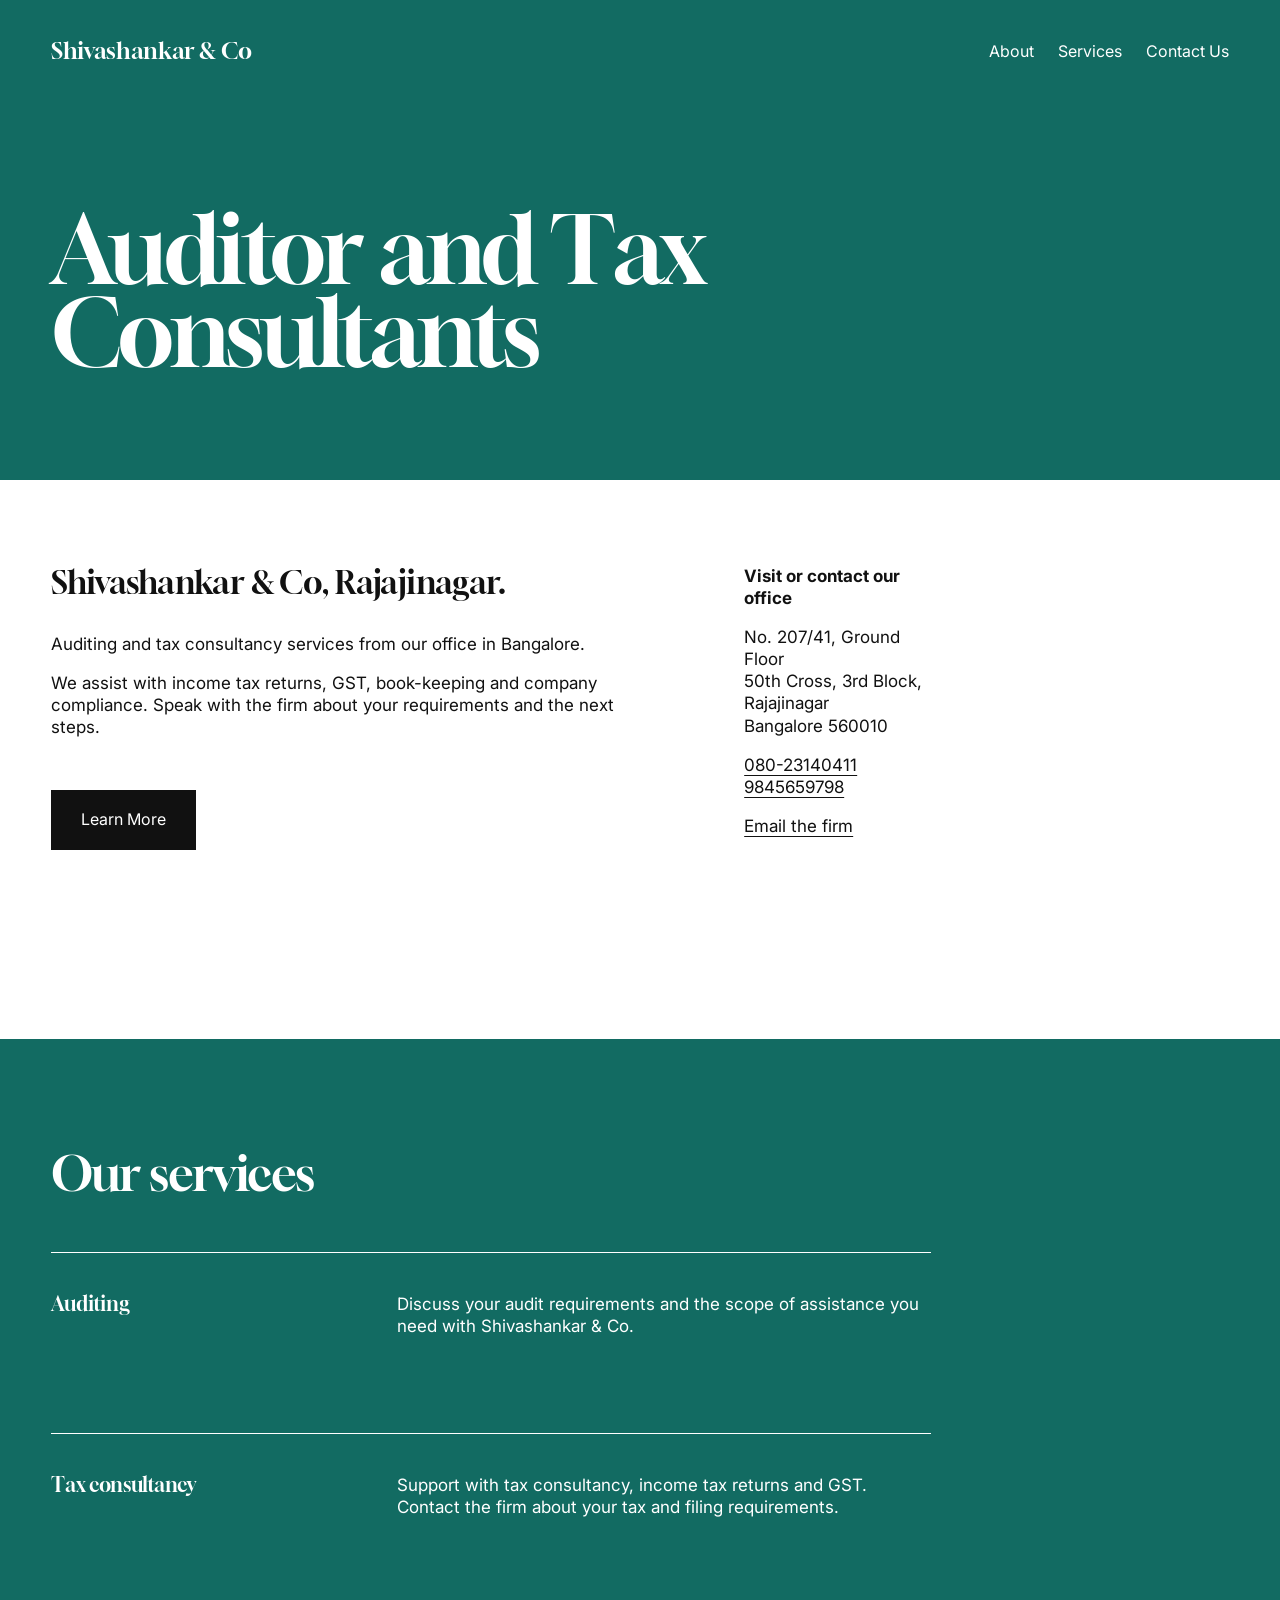
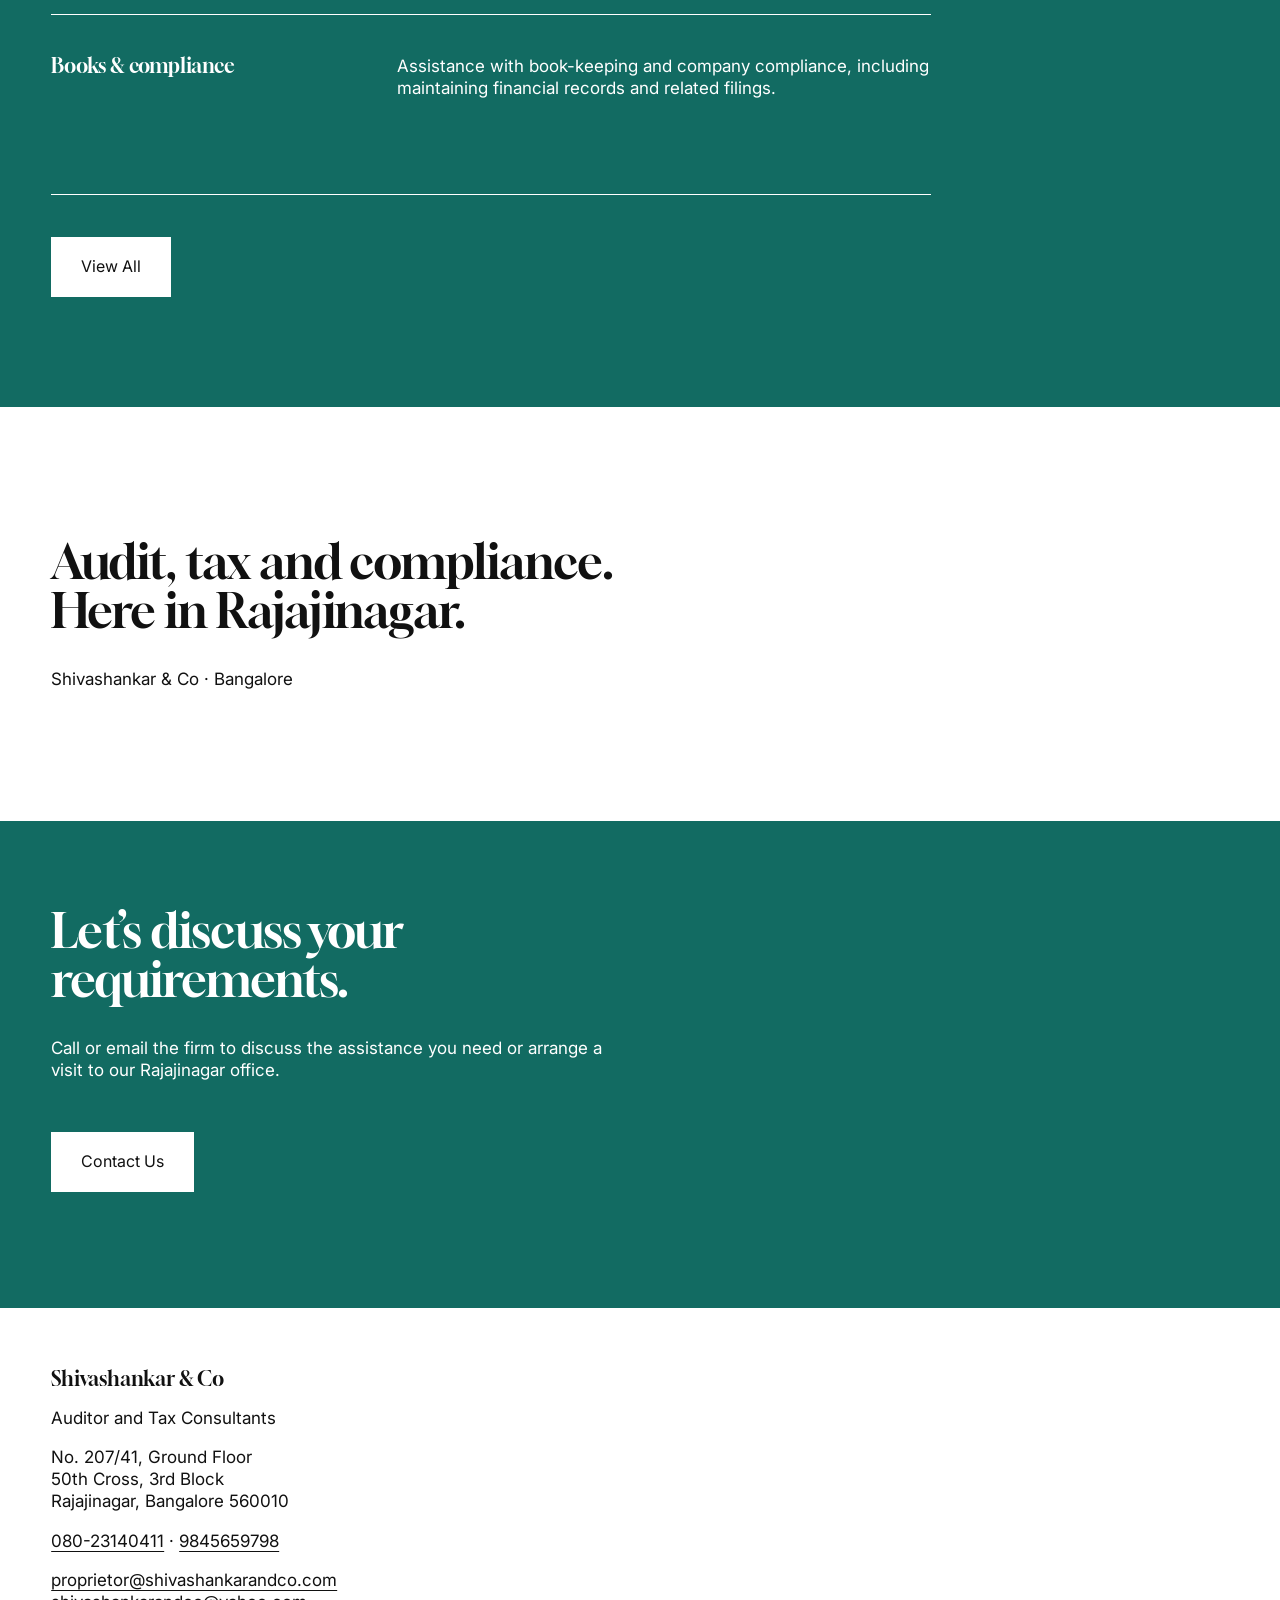
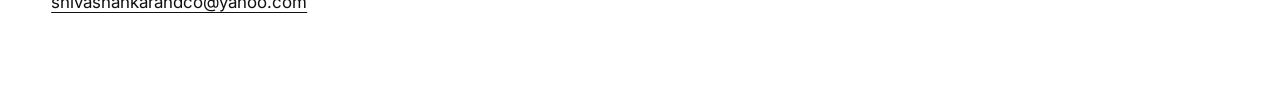
==== index.html @ db6d03ff "Build Shivashankar & Co informational website" ====
<!doctype html>
<html lang="en-IN"><head><meta charset="utf-8"><meta name="viewport" content="width=device-width, initial-scale=1"><title>Shivashankar &amp; Co | Auditor and Tax Consultants in Bangalore</title><meta name="description" content="Shivashankar &amp; Co, Rajajinagar, Bangalore. Auditing, tax consultancy, income tax returns, GST, book-keeping, company compliance and registration assistance."><meta name="theme-color" content="#126b62"><link rel="canonical" href="https://shivashankarandco.com/"><meta property="og:title" content="Shivashankar &amp; Co | Auditor and Tax Consultants in Bangalore"><meta property="og:description" content="Shivashankar &amp; Co, Rajajinagar, Bangalore. Auditing, tax consultancy, income tax returns, GST, book-keeping, company compliance and registration assistance."><meta property="og:type" content="website"><meta property="og:url" content="https://shivashankarandco.com/"><meta property="og:image" content="https://shivashankarandco.com/assets/m-r-shivashankar.png"><link rel="icon" href="./assets/favicon.svg" type="image/svg+xml"><link rel="preconnect" href="https://fonts.googleapis.com"><link rel="preconnect" href="https://fonts.gstatic.com" crossorigin><link rel="stylesheet" href="./assets/site.css"><script src="./assets/site.js" defer></script></head><body><a class="skip-link" href="#main">Skip to content</a><header class="site-header teal"><a class="site-title" href="./">Shivashankar &amp; Co</a><button class="menu-toggle" type="button" aria-label="Open menu" aria-expanded="false" aria-controls="main-navigation"><span></span><span></span></button><nav id="main-navigation" class="main-nav" aria-label="Main navigation"><a href="./about/">About</a><a href="./areas-of-practice/">Services</a><a href="./contact-us/">Contact Us</a></nav></header><main id="main"><section class="section hero home-hero teal"><h1>Auditor and Tax Consultants</h1></section><section class="section home-intro"><div class="intro-grid"><div class="intro-copy"><h3>Shivashankar &amp; Co, Rajajinagar.</h3><p>Auditing and tax consultancy services from our office in Bangalore.</p><p>We assist with income tax returns, GST, book-keeping and company compliance. Speak with the firm about your requirements and the next steps.</p><a class="button" href="./about/">Learn More</a></div><aside class="office-summary" aria-label="Office contact details"><p><strong>Visit or contact our office</strong></p><p>No. 207/41, Ground Floor<br>50th Cross, 3rd Block, Rajajinagar<br>Bangalore 560010</p><p class="phones"><a href="tel:+918023140411">080-23140411</a><a href="tel:+919845659798">9845659798</a></p><p><a href="mailto:proprietor@shivashankarandco.com">Email the firm</a></p></aside></div></section><section class="section service-overview teal"><div class="content-width"><h2>Our services</h2><div class="overview-row"><h4>Auditing</h4><p>Discuss your audit requirements and the scope of assistance you need with Shivashankar &amp; Co.</p></div><div class="overview-row"><h4>Tax consultancy</h4><p>Support with tax consultancy, income tax returns and GST. Contact the firm about your tax and filing requirements.</p></div><div class="overview-row"><h4>Books &amp; compliance</h4><p>Assistance with book-keeping and company compliance, including maintaining financial records and related filings.</p></div><a class="button" href="./areas-of-practice/">View All</a></div></section><section class="section statement"><div class="content-width"><h2>Audit, tax and compliance.<br>Here in Rajajinagar.</h2><p>Shivashankar &amp; Co · Bangalore</p></div></section><section class="section home-cta teal"><div class="cta-copy"><h2>Let’s discuss your requirements.</h2><p>Call or email the firm to discuss the assistance you need or arrange a visit to our Rajajinagar office.</p><a class="button" href="./contact-us/">Contact Us</a></div></section></main><footer class="site-footer"><h4>Shivashankar &amp; Co</h4><p>Auditor and Tax Consultants</p><p>No. 207/41, Ground Floor<br>50th Cross, 3rd Block<br>Rajajinagar, Bangalore 560010</p><p class="footer-phones"><a href="tel:+918023140411">080-23140411</a> · <a href="tel:+919845659798">9845659798</a></p><p class="footer-emails"><a href="mailto:proprietor@shivashankarandco.com">proprietor@shivashankarandco.com</a><a href="mailto:shivashankarandco@yahoo.com">shivashankarandco@yahoo.com</a></p></footer></body></html>
---- assets/site.css ----
@import url('https://fonts.googleapis.com/css2?family=Gloock&family=Inter:wght@400;500;600;700&display=swap');

:root{--teal:#126b62;--ink:#111;--paper:#fff;--gutter:4vw;--serif:'Gloock',Georgia,serif;--sans:'Inter',Arial,sans-serif;--h1:clamp(3.5rem,calc(6vw + 1.0625rem),7.5rem);--h2:clamp(2.25rem,calc(3vw + .5825rem),4.25rem);--h3:clamp(1.65rem,calc(1.8vw + .5825rem),2.6rem)}
*{box-sizing:border-box}html{scroll-behavior:smooth}body{margin:0;background:var(--paper);color:var(--ink);font:400 17px/1.3 var(--sans);-webkit-font-smoothing:antialiased}a{color:inherit;text-underline-offset:4px}button,input,textarea{font:inherit}h1,h2,h3,h4{font-family:var(--serif);font-weight:400;margin:0}h1{font-size:var(--h1);line-height:.88;letter-spacing:-.035em}h2{font-size:var(--h2);line-height:1.012;letter-spacing:-.022em}h3{font-size:var(--h3);line-height:1.056;letter-spacing:-.018em}h4{font-size:clamp(1.2rem,calc(.6vw + .7745rem),1.5rem);line-height:1.09;letter-spacing:-.01em}p{margin:17px 0}img{max-width:100%;display:block}button,a,input,textarea{touch-action:manipulation}a:focus-visible,button:focus-visible,input:focus-visible,textarea:focus-visible{outline:3px solid #9c241d;outline-offset:5px}.skip-link{position:fixed;left:1rem;top:-5rem;z-index:10;background:#fff;color:#111;padding:12px}.skip-link:focus{top:1rem}.teal{background:var(--teal);color:#fff}.site-header{height:102px;padding:0 var(--gutter);display:flex;align-items:center;justify-content:space-between;gap:30px}.site-title{font:400 clamp(1.3rem,calc(.45vw + 1.0865rem),1.65rem)/1.1 var(--serif);letter-spacing:-.015em;text-decoration:none;white-space:nowrap}.main-nav{display:flex;gap:24px;align-items:center}.main-nav a{font-size:16px;text-decoration:none;white-space:nowrap}.main-nav a[aria-current=page],.main-nav a:hover{text-decoration:underline}.menu-toggle{display:none;background:transparent;border:0;color:inherit;width:44px;height:44px;padding:10px;cursor:pointer}.menu-toggle span{display:block;height:1px;background:currentColor;margin:7px 0;width:24px}.section{padding-left:var(--gutter);padding-right:var(--gutter)}.content-width{width:100%;max-width:880px}.button{display:inline-flex;align-items:center;justify-content:center;min-height:60px;padding:18px 29px;border:1px solid var(--ink);background:var(--ink);color:#fff;text-decoration:none;font-size:16px;line-height:1.35;cursor:pointer;border-radius:0}.button:hover{background:#303030;border-color:#303030}.teal .button{background:white;border-color:white;color:#111}.teal .button:hover{background:#ededed;border-color:#ededed}.hero{min-height:378px;display:flex;align-items:flex-start;padding-top:106px;padding-bottom:100px}.hero h1{max-width:980px}.home-hero h1{max-width:980px}.home-intro{padding-top:85px;padding-bottom:85px;min-height:559px}.intro-grid{max-width:880px;display:grid;grid-template-columns:minmax(0,583fr) minmax(0,187fr);gap:110px}.intro-copy h3{margin-bottom:34px}.intro-copy .button{margin-top:34px}.office-summary p:first-child{margin-top:0}.office-summary a{overflow-wrap:anywhere}.office-summary .phones a{display:block}.service-overview{padding-top:110px;padding-bottom:110px;min-height:922px}.service-overview h2{margin-bottom:55px}.overview-row{display:grid;grid-template-columns:286px minmax(0,1fr);gap:60px;border-top:1px solid currentColor;min-height:181px;padding:40px 0}.overview-row p{margin:0}.overview-row:last-of-type{border-bottom:1px solid currentColor}.service-overview .button{margin-top:42px}.statement{min-height:414px;padding-top:130px;padding-bottom:100px}.statement p{margin-top:34px}.home-cta{min-height:487px;padding-top:85px;padding-bottom:85px}.home-cta .cta-copy{max-width:583px}.home-cta p{margin-top:34px}.home-cta .button{margin-top:34px}.site-footer{padding:60px var(--gutter);min-height:378px}.site-footer h4{margin:0 0 17px}.site-footer p{margin:17px 0}.site-footer .footer-emails a{display:block;overflow-wrap:anywhere}.site-footer .footer-phones a{white-space:nowrap}.about-main{padding:49px 7.86865vw 100px;min-height:850px}.about-grid{display:grid;grid-template-columns:minmax(0,435fr) minmax(0,385fr);column-gap:20.205vw;align-items:start}.about-copy h1{margin-bottom:34px}.about-copy h3{margin-bottom:34px}.about-copy p{margin:17px 0}.about-copy h3:not(:first-of-type){margin-top:34px}.proprietor{margin:81px 0 0}.proprietor img{width:100%;height:auto;aspect-ratio:4/5;object-fit:cover}.proprietor figcaption{font:400 var(--h3)/1.056 var(--serif);letter-spacing:-.018em;margin-top:19px;text-align:center}.proprietor figcaption span{display:block}.services-main{padding-top:120px;padding-bottom:0}.services-main h1{margin-bottom:58.456px}.services-list{max-width:880px}.service-row{display:grid;grid-template-columns:286px minmax(0,1fr);gap:60px;min-height:290px;border-top:1px solid #555;padding-top:40px;padding-bottom:60px}.service-row h3{max-width:210px}.service-row:last-child h3{max-width:none}.service-row p{margin:0}.service-row:nth-child(2),.service-row:nth-child(3){min-height:326px}.service-row:nth-child(1),.service-row:nth-child(4){min-height:255px}.service-row:nth-child(5){min-height:363px}.service-row:nth-child(7){min-height:223px}.services-cta{padding:55px var(--gutter);min-height:280px}.services-cta .button{margin-top:60px}.contact-hero{align-items:flex-end;padding-top:106px;padding-bottom:130px}.contact-main{padding-top:85px;padding-bottom:100px;min-height:950px}.contact-grid{display:grid;grid-template-columns:minmax(0,385px) minmax(0,435px);gap:110px;max-width:930px}.contact-details h3{margin-bottom:34px}.contact-details h4{font:600 17px/1.3 var(--sans);margin:34px 0 17px}.contact-details p{margin:17px 0}.contact-details a{overflow-wrap:anywhere}.contact-details .contact-lines a{display:block}.enquiry-form{width:100%}.enquiry-form fieldset{border:0;padding:0;margin:0 0 26px;min-width:0}.enquiry-form legend{padding:0;margin:0 0 12px;font-weight:500}.name-fields{display:grid;grid-template-columns:1fr 1fr;gap:16px}.field{margin-bottom:26px}.name-fields .field{margin:0}.enquiry-form label{display:block;font-size:16px;line-height:1.4;margin-bottom:8px}.required{font-size:14px;font-weight:400}.enquiry-form input[type=text],.enquiry-form input[type=email],.enquiry-form input[type=tel],.enquiry-form textarea{display:block;width:100%;border:1px solid #777;background:#fafafa;border-radius:0;color:#111;padding:12px;min-height:48px;box-shadow:none}.enquiry-form textarea{min-height:150px;resize:vertical}.enquiry-form .checkbox-line{display:flex;align-items:flex-start;gap:10px;font-size:16px;line-height:1.4;margin:10px 0;cursor:pointer}.checkbox-line input{appearance:auto;accent-color:var(--teal);width:17px;height:17px;flex:0 0 auto;margin:3px 0 0}.enquiry-form .trap{position:absolute;left:-10000px;top:auto;width:1px;height:1px;overflow:hidden}.form-note{font-size:14px}.simple-main{padding:90px var(--gutter) 120px;min-height:70vh}.simple-main h1{max-width:1000px;margin-bottom:45px}.simple-main p{max-width:650px}.simple-main .button{margin-top:30px}
@media(min-width:1600px){.content-width,.services-list{max-width:1100px}.intro-grid{max-width:1100px}.contact-grid{max-width:1160px;grid-template-columns:1fr 1.13fr}.overview-row,.service-row{grid-template-columns:35% 1fr}.about-grid{column-gap:17vw}.hero{min-height:420px}}
@media(max-width:1000px){.intro-grid{grid-template-columns:2fr 1fr;gap:8vw}.about-grid{column-gap:10vw;grid-template-columns:1.1fr 1fr}.about-main{padding-left:var(--gutter);padding-right:var(--gutter)}.overview-row,.service-row{grid-template-columns:32% 1fr;gap:5vw}.contact-grid{grid-template-columns:1fr 1.13fr;gap:8vw}.proprietor figcaption{font-size:clamp(1.4rem,2.5vw,2rem)}}
@media(max-width:767px){:root{--gutter:6vw;--h1:clamp(3.5rem,10vw,5rem);--h2:clamp(2.2rem,6.4vw,3.2rem);--h3:clamp(1.65rem,4.5vw,2rem)}body{font-size:16px;line-height:1.4}.site-header{height:auto;min-height:98px;flex-wrap:wrap;gap:15px;padding-top:25px;padding-bottom:25px;position:relative}.site-title{font-size:21px}.main-nav{gap:20px;flex-wrap:wrap;width:100%;padding:10px 0 0}.main-nav a{font-size:16px}.js .menu-toggle{display:block;margin-left:auto}.js .main-nav{display:none;padding-top:18px;flex-direction:column;align-items:flex-start;gap:20px}.js .main-nav.is-open{display:flex}.hero{min-height:330px;padding-top:75px;padding-bottom:75px}.hero h1{max-width:100%}.home-intro,.service-overview,.statement,.home-cta,.contact-main{min-height:0;padding-top:64px;padding-bottom:64px}.intro-grid,.contact-grid,.about-grid{display:block}.office-summary{margin-top:55px;max-width:420px}.intro-copy h3{margin-bottom:28px}.intro-copy .button{margin-top:22px}.overview-row,.service-row{grid-template-columns:1fr;gap:24px;padding:32px 0;min-height:0!important}.overview-row p,.service-row p{max-width:600px}.overview-row h4{font-size:23px}.service-overview h2{margin-bottom:40px}.service-overview .button{margin-top:32px}.statement{padding-top:90px;padding-bottom:90px}.statement h2 br{display:none}.home-cta p{margin-top:28px}.site-footer{min-height:0;padding-top:52px;padding-bottom:52px}.about-main{padding:36px var(--gutter) 68px;min-height:0}.about-copy{max-width:650px}.about-copy h1{max-width:500px;margin-bottom:34px}.about-copy h3{margin-bottom:28px}.about-copy h3:not(:first-of-type){margin-top:34px}.proprietor{margin:50px auto 0;max-width:440px}.proprietor figcaption{font-size:28px;line-height:1.15}.services-main{padding-top:60px;padding-bottom:48px}.services-main h1{margin-bottom:56px}.service-row h3{max-width:none}.services-cta{padding:55px var(--gutter);min-height:0}.services-cta .button{margin-top:36px}.contact-hero{align-items:center;padding-bottom:75px}.contact-details{max-width:600px;margin-bottom:55px}.contact-grid{max-width:650px}.contact-details h3{margin-bottom:25px}.enquiry-form label{font-size:16px}.simple-main{padding-top:65px;padding-bottom:80px}.button{min-height:56px;padding:16px 25px}}
@media(prefers-reduced-motion:reduce){html{scroll-behavior:auto}}
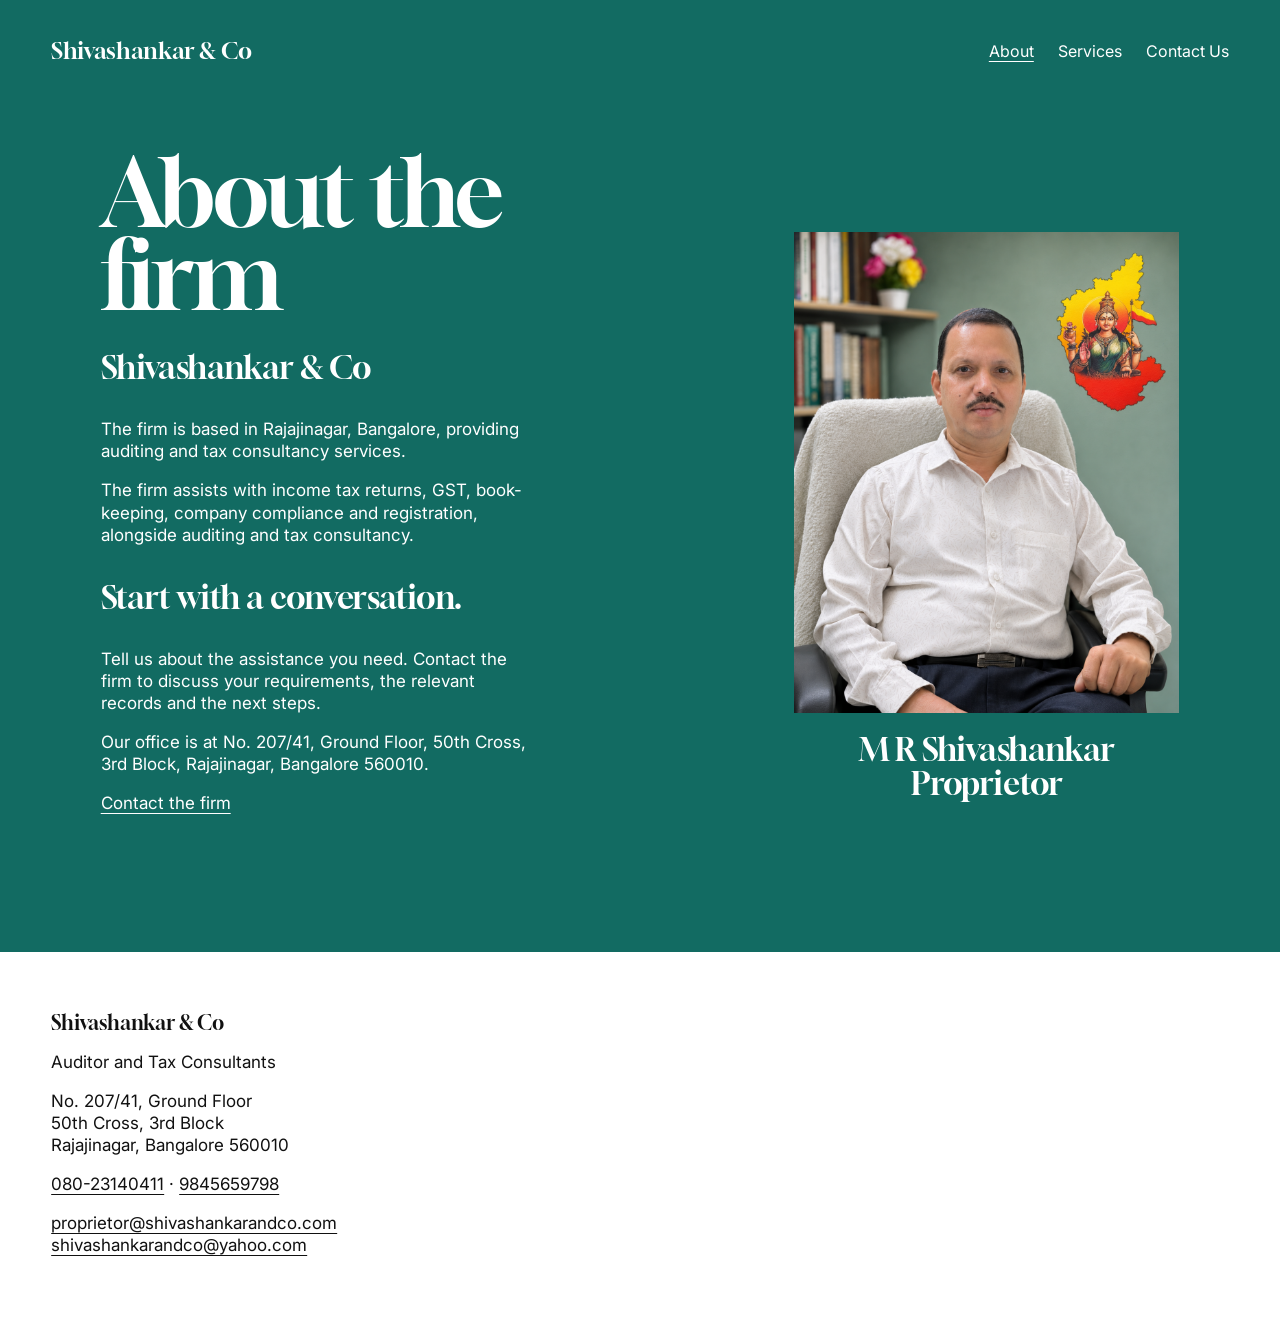
==== commit 6cc49d1b: "Open with About and clarify service descriptions" ====
--- a/index.html
+++ b/index.html
@@ -1,2 +1,2 @@
 <!doctype html>
-<html lang="en-IN"><head><meta charset="utf-8"><meta name="viewport" content="width=device-width, initial-scale=1"><title>Shivashankar &amp; Co | Auditor and Tax Consultants in Bangalore</title><meta name="description" content="Shivashankar &amp; Co, Rajajinagar, Bangalore. Auditing, tax consultancy, income tax returns, GST, book-keeping, company compliance and registration assistance."><meta name="theme-color" content="#126b62"><link rel="canonical" href="https://shivashankarandco.com/"><meta property="og:title" content="Shivashankar &amp; Co | Auditor and Tax Consultants in Bangalore"><meta property="og:description" content="Shivashankar &amp; Co, Rajajinagar, Bangalore. Auditing, tax consultancy, income tax returns, GST, book-keeping, company compliance and registration assistance."><meta property="og:type" content="website"><meta property="og:url" content="https://shivashankarandco.com/"><meta property="og:image" content="https://shivashankarandco.com/assets/m-r-shivashankar.png"><link rel="icon" href="./assets/favicon.svg" type="image/svg+xml"><link rel="preconnect" href="https://fonts.googleapis.com"><link rel="preconnect" href="https://fonts.gstatic.com" crossorigin><link rel="stylesheet" href="./assets/site.css"><script src="./assets/site.js" defer></script></head><body><a class="skip-link" href="#main">Skip to content</a><header class="site-header teal"><a class="site-title" href="./">Shivashankar &amp; Co</a><button class="menu-toggle" type="button" aria-label="Open menu" aria-expanded="false" aria-controls="main-navigation"><span></span><span></span></button><nav id="main-navigation" class="main-nav" aria-label="Main navigation"><a href="./about/">About</a><a href="./areas-of-practice/">Services</a><a href="./contact-us/">Contact Us</a></nav></header><main id="main"><section class="section hero home-hero teal"><h1>Auditor and Tax Consultants</h1></section><section class="section home-intro"><div class="intro-grid"><div class="intro-copy"><h3>Shivashankar &amp; Co, Rajajinagar.</h3><p>Auditing and tax consultancy services from our office in Bangalore.</p><p>We assist with income tax returns, GST, book-keeping and company compliance. Speak with the firm about your requirements and the next steps.</p><a class="button" href="./about/">Learn More</a></div><aside class="office-summary" aria-label="Office contact details"><p><strong>Visit or contact our office</strong></p><p>No. 207/41, Ground Floor<br>50th Cross, 3rd Block, Rajajinagar<br>Bangalore 560010</p><p class="phones"><a href="tel:+918023140411">080-23140411</a><a href="tel:+919845659798">9845659798</a></p><p><a href="mailto:proprietor@shivashankarandco.com">Email the firm</a></p></aside></div></section><section class="section service-overview teal"><div class="content-width"><h2>Our services</h2><div class="overview-row"><h4>Auditing</h4><p>Discuss your audit requirements and the scope of assistance you need with Shivashankar &amp; Co.</p></div><div class="overview-row"><h4>Tax consultancy</h4><p>Support with tax consultancy, income tax returns and GST. Contact the firm about your tax and filing requirements.</p></div><div class="overview-row"><h4>Books &amp; compliance</h4><p>Assistance with book-keeping and company compliance, including maintaining financial records and related filings.</p></div><a class="button" href="./areas-of-practice/">View All</a></div></section><section class="section statement"><div class="content-width"><h2>Audit, tax and compliance.<br>Here in Rajajinagar.</h2><p>Shivashankar &amp; Co · Bangalore</p></div></section><section class="section home-cta teal"><div class="cta-copy"><h2>Let’s discuss your requirements.</h2><p>Call or email the firm to discuss the assistance you need or arrange a visit to our Rajajinagar office.</p><a class="button" href="./contact-us/">Contact Us</a></div></section></main><footer class="site-footer"><h4>Shivashankar &amp; Co</h4><p>Auditor and Tax Consultants</p><p>No. 207/41, Ground Floor<br>50th Cross, 3rd Block<br>Rajajinagar, Bangalore 560010</p><p class="footer-phones"><a href="tel:+918023140411">080-23140411</a> · <a href="tel:+919845659798">9845659798</a></p><p class="footer-emails"><a href="mailto:proprietor@shivashankarandco.com">proprietor@shivashankarandco.com</a><a href="mailto:shivashankarandco@yahoo.com">shivashankarandco@yahoo.com</a></p></footer></body></html>+<html lang="en-IN"><head><meta charset="utf-8"><meta name="viewport" content="width=device-width, initial-scale=1"><title>Shivashankar &amp; Co | Auditor and Tax Consultants in Bangalore</title><meta name="description" content="Meet Shivashankar &amp; Co, an auditing and tax consultancy firm in Rajajinagar, Bangalore, and proprietor M R Shivashankar."><meta name="theme-color" content="#126b62"><link rel="canonical" href="https://shivashankarandco.com/"><meta property="og:title" content="Shivashankar &amp; Co | Auditor and Tax Consultants in Bangalore"><meta property="og:description" content="Meet Shivashankar &amp; Co, an auditing and tax consultancy firm in Rajajinagar, Bangalore, and proprietor M R Shivashankar."><meta property="og:type" content="website"><meta property="og:url" content="https://shivashankarandco.com/"><meta property="og:image" content="https://shivashankarandco.com/assets/m-r-shivashankar.png"><link rel="icon" href="./assets/favicon.svg" type="image/svg+xml"><link rel="preconnect" href="https://fonts.googleapis.com"><link rel="preconnect" href="https://fonts.gstatic.com" crossorigin><link rel="stylesheet" href="./assets/site.css"><script src="./assets/site.js" defer></script></head><body><a class="skip-link" href="#main">Skip to content</a><header class="site-header teal"><a class="site-title" href="./">Shivashankar &amp; Co</a><button class="menu-toggle" type="button" aria-label="Open menu" aria-expanded="false" aria-controls="main-navigation"><span></span><span></span></button><nav id="main-navigation" class="main-nav" aria-label="Main navigation"><a href="./" aria-current="page">About</a><a href="./areas-of-practice/">Services</a><a href="./contact-us/">Contact Us</a></nav></header><main id="main" class="about-main teal"><div class="about-grid"><div class="about-copy"><h1>About the firm</h1><h3>Shivashankar &amp; Co</h3><p>The firm is based in Rajajinagar, Bangalore, providing auditing and tax consultancy services.</p><p>The firm assists with income tax returns, GST, book-keeping, company compliance and registration, alongside auditing and tax consultancy.</p><h3>Start with a conversation.</h3><p>Tell us about the assistance you need. Contact the firm to discuss your requirements, the relevant records and the next steps.</p><p>Our office is at No. 207/41, Ground Floor, 50th Cross, 3rd Block, Rajajinagar, Bangalore 560010.</p><p><a href="./contact-us/">Contact the firm</a></p></div><figure class="proprietor"><img src="./assets/m-r-shivashankar.png" width="1122" height="1402" alt="Office portrait of M R Shivashankar with Karnataka artwork on the wall behind."><figcaption><span>M R Shivashankar</span><span>Proprietor</span></figcaption></figure></div></main><footer class="site-footer"><h4>Shivashankar &amp; Co</h4><p>Auditor and Tax Consultants</p><p>No. 207/41, Ground Floor<br>50th Cross, 3rd Block<br>Rajajinagar, Bangalore 560010</p><p class="footer-phones"><a href="tel:+918023140411">080-23140411</a> · <a href="tel:+919845659798">9845659798</a></p><p class="footer-emails"><a href="mailto:proprietor@shivashankarandco.com">proprietor@shivashankarandco.com</a><a href="mailto:shivashankarandco@yahoo.com">shivashankarandco@yahoo.com</a></p></footer></body></html>
